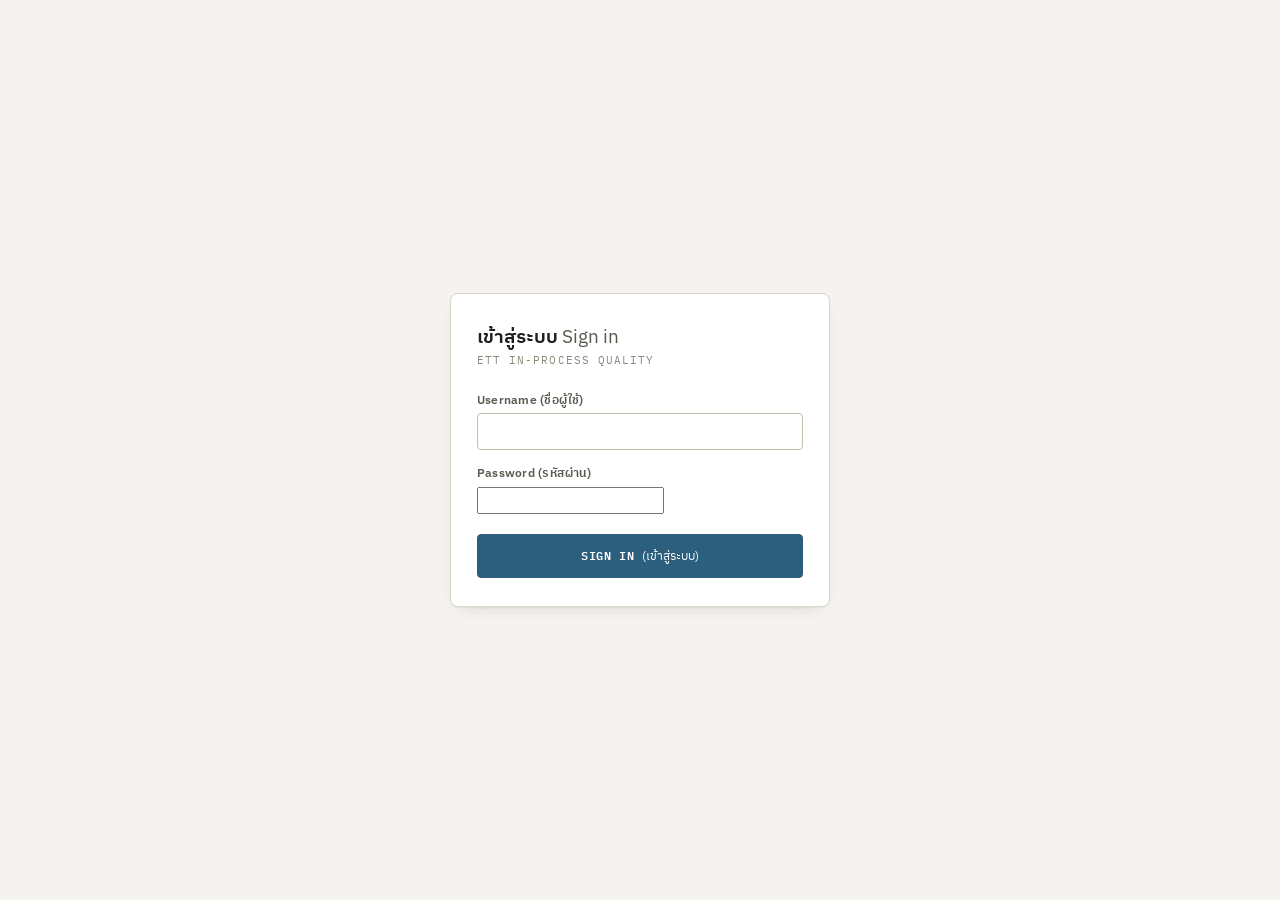
==== index.html @ f6945f4b "Add files via upload" ====
<!doctype html>
<html lang="th">
<head>
<meta charset="utf-8">
<meta name="viewport" content="width=device-width, initial-scale=1">
<title>ETT In-Process Quality</title>
<link rel="preconnect" href="https://fonts.googleapis.com">
<link rel="preconnect" href="https://fonts.gstatic.com" crossorigin>
<link rel="stylesheet" href="https://fonts.googleapis.com/css2?family=IBM+Plex+Mono:wght@400;500;600&family=IBM+Plex+Sans:wght@400;500;600;700&family=IBM+Plex+Sans+Thai:wght@400;500;600&display=swap">
<link rel="stylesheet" href="app.css">
<style>body{margin:0}img{max-width:100%}[hidden]{display:none!important}</style>
</head>
<body>
<div class="top"><div class="top-in">
  <div class="brand">
    <h1>In-Process Quality Entry <span class="th">(บันทึกผลตรวจในกระบวนการ)</span></h1>
    <p>ETT Tannery · Quality &amp; Technical · Pilot v0.6</p>
  </div>
  <div class="top-right">
    <span class="conn" id="conn"><span class="dot"></span><span id="connTxt">Connecting…</span></span>
    <a class="btn sm" id="lnkDashboard" href="dashboard.html">Dashboard</a>
    <a class="btn sm" id="lnkAdmin" href="admin.html" hidden>Admin</a>
    <span class="whoami" id="whoami"></span>
    <button class="btn sm" id="btnLogout">Logout <span class="th">(ออกจากระบบ)</span></button>
    <button class="btn" id="btnExport">Export CSV <span class="th">(ส่งออก)</span></button>
  </div>
</div></div>

<nav class="tabs"><div class="tabs-in" id="tabs" role="tablist"></div></nav>

<div class="wrap">
  <main>
    <section class="card">
      <div class="card-hd">
        <h2>Lot Identification <span class="th">(ข้อมูลทั่วไปของหนัง)</span></h2>
        <span class="rid" id="lotState">NEW LOT</span>
      </div>
      <div class="card-bd">
        <div class="grid g4" id="lotGrid"></div>
        <div class="grid g4" style="margin-top:12px" id="lotGrid2"></div>
        <div class="strip off" id="strip"></div>
      </div>
    </section>

    <section class="card">
      <div class="card-hd">
        <h2 id="stgTitle">—</h2>
        <span class="rid" id="recId">—</span>
      </div>
      <div class="card-bd" id="stageBody"></div>
    </section>
  </main>

  <aside class="rail">
    <div class="card">
      <div class="card-hd"><h2 style="font-size:13px">Today <span class="th">(วันนี้)</span></h2><span class="rid" id="railDate"></span></div>
      <div class="stat3">
        <div class="stat"><div class="k">Checked<span class="th">ตรวจแล้ว</span></div><div class="v" id="sChecked">0</div></div>
        <div class="stat"><div class="k">Failed<span class="th">ไม่ผ่าน</span></div><div class="v fail" id="sFailed">0</div></div>
        <div class="stat"><div class="k">Affected<span class="th">SF กระทบ</span></div><div class="v near" id="sAffected">0</div></div>
      </div>
    </div>
    <div class="card">
      <div class="card-hd"><h2 style="font-size:13px">Recent records <span class="th">(บันทึกล่าสุด)</span></h2></div>
      <div id="recent"><div class="empty">ยังไม่มีบันทึก</div></div>
      <details class="note">
        <summary>Master data loaded (ข้อมูลมาตรฐานที่โหลดไว้)</summary>
        <p id="mdSummary"></p>
      </details>
    </div>
  </aside>
</div>

<datalist id="dlArticles"></datalist>
<div id="toast"></div>

<script src="api.js"></script>
<script>
/* Master data is loaded from a file so it can be refreshed without touching the app code. */
if (requireLogin()) {
  fetch("master-data.json")
    .then(r => r.json())
    .then(m => {
      window.M = m;
      var s = document.createElement("script");
      s.src = "app.js";
      document.body.appendChild(s);
    })
    .catch(e => {
      document.body.insertAdjacentHTML("afterbegin",
        '<p style="padding:16px;font-family:monospace;color:#AB3B27">Could not load master-data.json</p>');
    });
}
</script>
</body>
</html>
---- app.css ----
:root{
  --bg:#F5F3EF; --surface:#FFFFFF; --surface-2:#EFEBE4; --surface-3:#E7E2D9;
  --ink:#1F1E1A; --ink-2:#5B584F; --ink-3:#8C8779;
  --line:#DCD6CB; --line-2:#C6BFB1;
  --accent:#2C5E7E; --accent-2:#4A87AB; --accent-soft:#E2ECF2;
  --tan:#8E6234; --tan-soft:#F1E7DA;
  --pass:#2C7355; --pass-bg:#E1EFE8;
  --near:#9A6B0F; --near-bg:#F6EBD6;
  --fail:#AB3B27; --fail-bg:#F8E3DE;
  --on-accent:#FFFFFF;
  --shadow:0 1px 2px rgba(31,30,26,.06), 0 6px 18px -12px rgba(31,30,26,.28);
  --sans:'IBM Plex Sans','IBM Plex Sans Thai',-apple-system,BlinkMacSystemFont,'Segoe UI',sans-serif;
  --thai:'IBM Plex Sans Thai','IBM Plex Sans',sans-serif;
  --mono:'IBM Plex Mono',ui-monospace,SFMono-Regular,Menlo,monospace;
}
@media (prefers-color-scheme:dark){ :root:not([data-theme="light"]){
  --bg:#15150F; --surface:#1E1D18; --surface-2:#262520; --surface-3:#2F2D27;
  --ink:#EFEBE2; --ink-2:#B2ACA0; --ink-3:#847E72;
  --line:#35332C; --line-2:#474439;
  --accent:#7FB2D4; --accent-2:#5E93B6; --accent-soft:#1C2C36;
  --tan:#C9995E; --tan-soft:#2E261C;
  --pass:#6FBE94; --pass-bg:#1B2C24;
  --near:#D6A33F; --near-bg:#2E2617;
  --fail:#E2836C; --fail-bg:#331F1A;
  --on-accent:#12202A;
  --shadow:0 1px 2px rgba(0,0,0,.4), 0 8px 20px -14px rgba(0,0,0,.8);
}}
:root[data-theme="dark"]{
  --bg:#15150F; --surface:#1E1D18; --surface-2:#262520; --surface-3:#2F2D27;
  --ink:#EFEBE2; --ink-2:#B2ACA0; --ink-3:#847E72;
  --line:#35332C; --line-2:#474439;
  --accent:#7FB2D4; --accent-2:#5E93B6; --accent-soft:#1C2C36;
  --tan:#C9995E; --tan-soft:#2E261C;
  --pass:#6FBE94; --pass-bg:#1B2C24;
  --near:#D6A33F; --near-bg:#2E2617;
  --fail:#E2836C; --fail-bg:#331F1A;
  --on-accent:#12202A;
  --shadow:0 1px 2px rgba(0,0,0,.4), 0 8px 20px -14px rgba(0,0,0,.8);
}
*{box-sizing:border-box}
body{background:var(--bg);color:var(--ink);font-family:var(--sans);font-size:14px;line-height:1.5;-webkit-font-smoothing:antialiased}
h1,h2,h3{margin:0;font-weight:600;text-wrap:balance}
button,input,select,textarea{font:inherit;color:inherit}
:focus-visible{outline:2px solid var(--accent);outline-offset:1px}

.top{background:var(--surface);border-bottom:1px solid var(--line)}
.top-in{max-width:1400px;margin:0 auto;padding:14px 20px;display:flex;gap:16px;align-items:flex-start;flex-wrap:wrap}
.brand h1{font-size:19px;letter-spacing:-.01em}
.brand h1 .th{font-family:var(--thai);font-weight:400;color:var(--ink-2);font-size:16px}
.brand p{margin:3px 0 0;font-family:var(--mono);font-size:10.5px;letter-spacing:.1em;text-transform:uppercase;color:var(--ink-3)}
.top-right{margin-left:auto;display:flex;gap:8px;align-items:center;flex-wrap:wrap}
.conn{display:inline-flex;align-items:center;gap:7px;font-family:var(--mono);font-size:10.5px;letter-spacing:.08em;text-transform:uppercase;padding:6px 11px;border-radius:999px;background:var(--surface-2);color:var(--ink-2);border:1px solid var(--line)}
.dot{width:7px;height:7px;border-radius:50%;background:var(--ink-3);flex:none}
.conn.live .dot{background:var(--pass)}
.conn.local .dot{background:var(--near)}

.tabs{background:var(--surface);border-bottom:1px solid var(--line);overflow-x:auto}
.tabs-in{max-width:1400px;margin:0 auto;display:flex;min-width:max-content}
.tab{flex:1 0 auto;min-width:148px;text-align:left;background:none;border:0;border-right:1px solid var(--line);border-bottom:3px solid transparent;padding:11px 16px 9px;cursor:pointer;transition:background .12s}
.tab:hover{background:var(--surface-2)}
.tab .code{display:block;font-family:var(--mono);font-size:12px;font-weight:600;letter-spacing:.06em;color:var(--ink-2)}
.tab .nm{display:block;font-size:11px;color:var(--ink-3);margin-top:1px}
.tab[aria-selected="true"]{background:var(--accent-soft);border-bottom-color:var(--accent)}
.tab[aria-selected="true"] .code{color:var(--accent)}
.tab[aria-selected="true"] .nm{color:var(--ink-2)}

.wrap{max-width:1400px;margin:0 auto;padding:20px;padding-block:20px 96px;display:grid;grid-template-columns:minmax(0,1fr) 330px;gap:20px;align-items:start}
@media (max-width:1080px){.wrap{grid-template-columns:1fr}}
.card{background:var(--surface);border:1px solid var(--line);border-radius:6px;box-shadow:var(--shadow)}
.card+.card{margin-top:16px}
.card-hd{display:flex;align-items:baseline;gap:10px;padding:13px 18px;border-bottom:1px solid var(--line);flex-wrap:wrap}
.card-hd h2{font-size:15px}
.card-hd h2 .th{font-family:var(--thai);font-weight:400;color:var(--ink-2);font-size:13.5px}
.card-hd .rid{margin-left:auto;font-family:var(--mono);font-size:11px;color:var(--ink-3)}
.card-bd{padding:16px 18px}

.sec{font-family:var(--mono);font-size:10.5px;letter-spacing:.11em;text-transform:uppercase;color:var(--ink-3);margin:22px 0 10px;display:flex;align-items:center;gap:10px}
.sec:first-child{margin-top:0}
.sec::after{content:"";flex:1;height:1px;background:var(--line)}
.sec .th{font-family:var(--thai);letter-spacing:0;text-transform:none;font-size:11.5px}

.grid{display:grid;gap:12px 14px}
.g4{grid-template-columns:repeat(4,minmax(0,1fr))}
.g3{grid-template-columns:repeat(3,minmax(0,1fr))}
.g2{grid-template-columns:repeat(2,minmax(0,1fr))}
@media (max-width:760px){.g4,.g3,.g2{grid-template-columns:1fr 1fr}}
@media (max-width:440px){.g4,.g3,.g2{grid-template-columns:1fr}}

label.f{display:block}
label.f>.lb{display:block;font-size:11.5px;font-weight:600;letter-spacing:.02em;color:var(--ink-2);margin-bottom:5px}
label.f>.lb .th{font-family:var(--thai);font-weight:400;color:var(--ink-3)}
label.f>.lb .req{color:var(--fail)}
.hint{font-size:10.5px;color:var(--ink-3);margin-top:4px;font-family:var(--thai)}
input[type=text],input[type=number],input[type=date],input[type=datetime-local],input[type=search],select,textarea{
  width:100%;padding:8px 9px;background:var(--surface);border:1px solid var(--line-2);border-radius:4px;
  font-family:var(--mono);font-size:13px;transition:border-color .12s,box-shadow .12s}
input[type=text],input[type=search],select{text-transform:uppercase}
textarea{font-family:var(--thai);text-transform:none;resize:vertical;min-height:64px;font-size:13px}
input:focus,select:focus,textarea:focus{border-color:var(--accent);box-shadow:0 0 0 3px var(--accent-soft);outline:none}
input::placeholder{color:var(--ink-3);opacity:.75}
input[readonly],.ro{background:var(--surface-2);color:var(--ink-2);border-style:dashed}
.filled{border-color:var(--pass)!important;background:var(--pass-bg)}

/* standard strip */
.strip{background:var(--surface-2);border:1px solid var(--line);border-left:3px solid var(--accent);border-radius:5px;padding:11px 14px;margin-top:14px;display:grid;grid-template-columns:repeat(auto-fit,minmax(155px,1fr));gap:10px 18px}
.strip .k{font-family:var(--mono);font-size:9px;letter-spacing:.09em;text-transform:uppercase;color:var(--ink-3)}
.strip .v{font-family:var(--mono);font-size:12.5px;font-weight:600;margin-top:2px;word-break:break-word}
.strip .v em{font-style:normal;font-weight:400;color:var(--ink-3);font-size:11px}
.strip.off{border-left-color:var(--line-2);opacity:.75}

.ptw{overflow-x:auto;border:1px solid var(--line);border-radius:5px}
table.pt{border-collapse:collapse;width:100%;min-width:640px}
table.pt th{background:var(--surface-2);font-family:var(--mono);font-size:9.5px;letter-spacing:.09em;text-transform:uppercase;color:var(--ink-3);font-weight:600;padding:7px 10px;text-align:left;border-bottom:1px solid var(--line)}
table.pt th.ctr,table.pt td.ctr{text-align:center}
table.pt td{padding:6px 10px;border-bottom:1px solid var(--line);vertical-align:middle}
table.pt tr:last-child td{border-bottom:0}
table.pt tr.grp td{background:var(--surface-2);padding:5px 10px;font-family:var(--mono);font-size:9.5px;letter-spacing:.09em;text-transform:uppercase;color:var(--ink-3)}
.pname{font-size:12.5px;font-weight:500;line-height:1.3}
.pname small{display:block;font-family:var(--thai);font-weight:400;font-size:10.5px;color:var(--ink-3)}
td.std input{width:66px;padding:5px 6px;font-size:12px;text-align:center}
td.std .fromdb{font-family:var(--mono);font-size:11.5px;font-weight:600;color:var(--accent)}
td.std .alt{display:block;font-family:var(--mono);font-size:9.5px;color:var(--ink-3);margin-top:2px}
td.act{white-space:nowrap}
td.act input,td.act select{width:92px;padding:6px 7px;font-size:12px;display:inline-block;border-color:var(--accent-2)}
td.act select{width:auto;min-width:120px;max-width:100%}
td.act input.wide{width:150px}
td.act .sep{color:var(--ink-3);padding:0 3px}
.unit{font-family:var(--mono);font-size:11px;color:var(--ink-3)}

.badge{display:inline-block;min-width:56px;text-align:center;font-family:var(--mono);font-size:10px;font-weight:600;letter-spacing:.07em;padding:3px 8px;border-radius:3px;background:var(--surface-2);color:var(--ink-3);border:1px solid var(--line)}
.badge.pass{background:var(--pass-bg);color:var(--pass);border-color:transparent}
.badge.near{background:var(--near-bg);color:var(--near);border-color:transparent}
.badge.fail{background:var(--fail-bg);color:var(--fail);border-color:transparent}

/* reject picker */
.rjbox{border:1px solid var(--line);border-radius:5px;overflow:hidden}
.rjsearch{display:flex;gap:8px;padding:9px 10px;background:var(--surface-2);border-bottom:1px solid var(--line);flex-wrap:wrap}
.rjsearch input{flex:1;min-width:150px}
.rjsearch select{width:auto;min-width:150px}
.rjlist{max-height:222px;overflow-y:auto;display:flex;flex-wrap:wrap;gap:6px;padding:10px}
.rj{display:inline-flex;align-items:center;gap:7px;font-family:var(--mono);font-size:11.5px;padding:5px 9px;border-radius:3px;border:1px solid var(--line-2);background:var(--surface);color:var(--ink-2);cursor:pointer;text-align:left;line-height:1.25}
.rj b{font-weight:600;color:var(--ink-3);font-size:10px;letter-spacing:.04em}
.rj:hover{border-color:var(--accent-2)}
.rj[aria-pressed="true"]{background:var(--tan-soft);border-color:var(--tan);color:var(--tan);font-weight:600}
.rj[aria-pressed="true"] b{color:var(--tan)}
.rj.nat b{color:var(--accent-2)}
.rjsel{display:flex;flex-wrap:wrap;gap:6px;padding:10px;border-top:1px solid var(--line);background:var(--surface-2);min-height:44px;align-items:center}
.rjsel .none{font-family:var(--thai);font-size:12px;color:var(--ink-3)}
.rjtag{display:inline-flex;align-items:center;gap:6px;font-family:var(--mono);font-size:11.5px;padding:4px 8px;border-radius:3px;background:var(--tan-soft);color:var(--tan);border:1px solid var(--tan);font-weight:600}
.rjtag button{background:none;border:0;color:inherit;cursor:pointer;padding:0 2px;font-size:14px;line-height:1}
.rjtag.main{background:var(--fail-bg);color:var(--fail);border-color:var(--fail)}
.rjtag .star{cursor:pointer;opacity:.55}
.rjtag.main .star{opacity:1}

.calc{background:var(--surface-2);border:1px solid var(--line);border-radius:5px;padding:12px 14px}
.calc-row{display:grid;grid-template-columns:repeat(auto-fit,minmax(122px,1fr));gap:12px}
.kv .k{font-family:var(--mono);font-size:9.5px;letter-spacing:.09em;text-transform:uppercase;color:var(--ink-3)}
.kv .k .th{font-family:var(--thai);letter-spacing:0;text-transform:none}
.kv .v{font-family:var(--mono);font-size:20px;font-weight:600;font-variant-numeric:tabular-nums;line-height:1.25;margin-top:2px}
.kv .v small{font-size:11px;font-weight:400;color:var(--ink-3)}
.kv .v.pass{color:var(--pass)} .kv .v.near{color:var(--near)} .kv .v.fail{color:var(--fail)}

table.gt{border-collapse:collapse;width:100%;min-width:520px}
table.gt th{background:var(--surface-2);font-family:var(--mono);font-size:9.5px;letter-spacing:.09em;text-transform:uppercase;color:var(--ink-3);padding:6px 9px;text-align:left;border-bottom:1px solid var(--line);font-weight:600}
table.gt td{padding:4px 9px;border-bottom:1px solid var(--line)}
table.gt tr:last-child td{border-bottom:0}
table.gt td:first-child{font-family:var(--mono);font-size:12px;font-weight:600;width:92px}
table.gt input{width:100%;max-width:140px;padding:6px 7px;font-size:12px;text-align:right}
table.gt .pct{font-family:var(--mono);font-size:12px;color:var(--ink-2);font-variant-numeric:tabular-nums;width:64px;text-align:right}
table.gt .bar{width:130px}
table.gt .bar span{display:block;height:6px;border-radius:2px;background:var(--accent-2);min-width:1px}
table.gt tr.rej td:first-child{color:var(--fail)}
table.gt tr.rej .bar span{background:var(--fail)}

.btn{font-family:var(--mono);font-size:12px;font-weight:600;letter-spacing:.05em;text-transform:uppercase;padding:9px 16px;border-radius:4px;border:1px solid var(--line-2);background:var(--surface);color:var(--ink);cursor:pointer;transition:background .12s,border-color .12s}
.btn:hover{background:var(--surface-2)}
.btn .th{font-family:var(--thai);text-transform:none;letter-spacing:0;font-weight:400}
.btn.primary{background:var(--accent);border-color:var(--accent);color:var(--on-accent)}
.btn.primary:hover{background:var(--accent-2);border-color:var(--accent-2)}
.btn.quick{background:var(--pass-bg);border-color:var(--pass);color:var(--pass)}
.btn.quick:hover{background:var(--pass);color:var(--surface)}
.btn:disabled{opacity:.5;cursor:not-allowed}
.btn.sm{padding:6px 11px;font-size:11px}
a.btn{text-decoration:none;display:inline-flex;align-items:center}
.whoami{font-family:var(--mono);font-size:11px;color:var(--ink-2);white-space:nowrap}
.whoami b{color:var(--ink);font-weight:600}
.role-badge{display:inline-block;padding:1px 7px;border-radius:999px;font-size:9.5px;letter-spacing:.06em;margin-left:5px;background:var(--surface-3);color:var(--ink-2)}
.role-badge.ADMIN{background:var(--fail-bg);color:var(--fail)}
.role-badge.USER{background:var(--pass-bg);color:var(--pass)}
.role-badge.VIEWER{background:var(--near-bg);color:var(--near)}
.quickbar{display:flex;gap:8px;flex-wrap:wrap;margin-bottom:14px;align-items:center}
.quickbar .lbl{font-family:var(--mono);font-size:9.5px;letter-spacing:.09em;text-transform:uppercase;color:var(--ink-3)}

.savebar{position:sticky;bottom:0;z-index:20;margin-top:20px;background:var(--surface);border:1px solid var(--line);border-radius:6px;box-shadow:0 -2px 16px -8px rgba(0,0,0,.35);padding:12px 16px;display:flex;gap:10px;align-items:center;flex-wrap:wrap}
.verdict{margin-left:auto;display:flex;align-items:center;gap:9px;font-family:var(--mono);font-size:11px;letter-spacing:.06em;text-transform:uppercase;color:var(--ink-3)}

.rail{display:flex;flex-direction:column;gap:16px;position:sticky;top:16px}
@media (max-width:1080px){.rail{position:static}}
.stat3{display:grid;grid-template-columns:repeat(3,1fr);gap:1px;background:var(--line)}
.stat{background:var(--surface);padding:12px 13px}
.stat .k{font-family:var(--mono);font-size:9px;letter-spacing:.08em;text-transform:uppercase;color:var(--ink-3);line-height:1.3}
.stat .k .th{font-family:var(--thai);letter-spacing:0;text-transform:none;display:block}
.stat .v{font-family:var(--mono);font-size:22px;font-weight:600;font-variant-numeric:tabular-nums;margin-top:3px}
.stat .v.fail{color:var(--fail)} .stat .v.near{color:var(--near)}
.rec{padding:12px 14px;border-bottom:1px solid var(--line)}
.rec:last-child{border-bottom:0}
.rec-t{display:flex;align-items:center;gap:7px;flex-wrap:wrap}
.rec-t .lot{font-family:var(--mono);font-size:13px;font-weight:600}
.rec-t .stg{font-family:var(--mono);font-size:9.5px;letter-spacing:.07em;color:var(--ink-3);border:1px solid var(--line);border-radius:3px;padding:1px 5px}
.rec-m{font-family:var(--mono);font-size:11px;color:var(--ink-2);margin-top:4px;line-height:1.45;word-break:break-word}
.rec-f{font-family:var(--mono);font-size:9.5px;letter-spacing:.05em;color:var(--ink-3);margin-top:4px;text-transform:uppercase}
.tagex{font-family:var(--mono);font-size:9px;letter-spacing:.06em;text-transform:uppercase;background:var(--tan-soft);color:var(--tan);border-radius:3px;padding:2px 6px}
.empty{padding:26px 16px;text-align:center;color:var(--ink-3);font-size:12.5px;font-family:var(--thai)}
details.note{border-top:1px solid var(--line);padding:11px 14px}
details.note summary{cursor:pointer;font-family:var(--mono);font-size:10.5px;letter-spacing:.05em;text-transform:uppercase;color:var(--ink-3)}
details.note p{margin:9px 0 0;font-size:12px;color:var(--ink-2);font-family:var(--thai);line-height:1.6}
details.note code{font-family:var(--mono);font-size:11px;background:var(--surface-2);padding:1px 4px;border-radius:3px}

#toast{position:fixed;left:50%;transform:translateX(-50%);bottom:22px;z-index:60;display:flex;flex-direction:column;gap:8px;align-items:center;pointer-events:none;width:calc(100% - 32px);max-width:480px}
.toast{background:var(--ink);color:var(--bg);font-family:var(--mono);font-size:12px;padding:10px 16px;border-radius:4px;box-shadow:var(--shadow)}
.toast.err{background:var(--fail);color:#fff}
@media (prefers-reduced-motion:reduce){*{transition-duration:.001ms!important}}
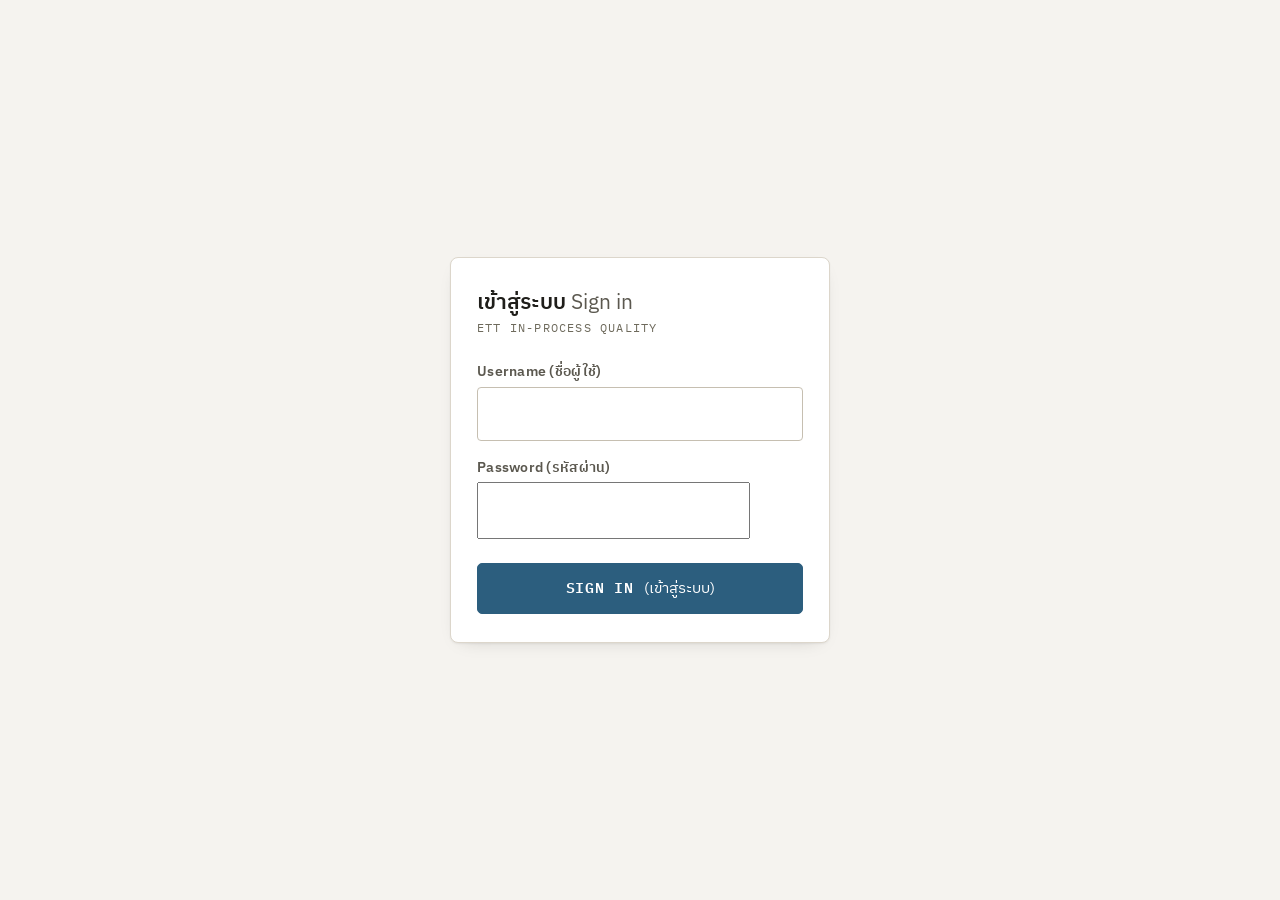
==== commit 7c42259b: "Add files via upload" ====
--- a/index.html
+++ b/index.html
@@ -19,6 +19,7 @@
   <div class="top-right">
     <span class="conn" id="conn"><span class="dot"></span><span id="connTxt">Connecting…</span></span>
     <a class="btn sm" id="lnkDashboard" href="dashboard.html">Dashboard</a>
+    <a class="btn sm" id="lnkSetup" href="setup.html" hidden>Setup</a>
     <a class="btn sm" id="lnkAdmin" href="admin.html" hidden>Admin</a>
     <span class="whoami" id="whoami"></span>
     <button class="btn sm" id="btnLogout">Logout <span class="th">(ออกจากระบบ)</span></button>
@@ -76,19 +77,38 @@
 
 <script src="api.js"></script>
 <script>
-/* Master data is loaded from a file so it can be refreshed without touching the app code. */
+/* Master data (softness/wet-blue/colour/reject standards) and the inspector list now live in
+   the Google Sheet, editable from setup.html, instead of a static master-data.json file. Both
+   are cached to localStorage so the entry form still opens if the device is briefly offline. */
 if (requireLogin()) {
-  fetch("master-data.json")
-    .then(r => r.json())
-    .then(m => {
-      window.M = m;
+  var MD_CACHE_KEY = "ett_masterdata_cache";
+  var INS_CACHE_KEY = "ett_inspectors_cache";
+  Promise.all([API.getMasterData(), API.listInspectors()])
+    .then(function (results) {
+      var md = results[0], ins = results[1];
+      var M, names;
+      if (md.ok) {
+        M = { ART: md.art, WB: md.wb, COL: md.col, RJ: md.rj, GRP: md.grp, FIN: md.fin };
+        try { localStorage.setItem(MD_CACHE_KEY, JSON.stringify(M)); } catch (e) {}
+      } else {
+        try { M = JSON.parse(localStorage.getItem(MD_CACHE_KEY) || "null"); } catch (e) { M = null; }
+        if (!M) throw new Error(md.error || "โหลดข้อมูลมาตรฐานไม่สำเร็จ และไม่มีข้อมูลที่แคชไว้ในเครื่องนี้");
+      }
+      if (ins.ok) {
+        names = ins.inspectors.filter(function (x) { return x.active !== false; }).map(function (x) { return x.name; });
+        try { localStorage.setItem(INS_CACHE_KEY, JSON.stringify(names)); } catch (e) {}
+      } else {
+        try { names = JSON.parse(localStorage.getItem(INS_CACHE_KEY) || "[]"); } catch (e) { names = []; }
+      }
+      window.M = M;
+      window.INSPECTORS = names;
       var s = document.createElement("script");
       s.src = "app.js";
       document.body.appendChild(s);
     })
     .catch(e => {
       document.body.insertAdjacentHTML("afterbegin",
-        '<p style="padding:16px;font-family:monospace;color:#AB3B27">Could not load master-data.json</p>');
+        '<p style="padding:16px;font-family:monospace;color:#AB3B27">โหลดข้อมูลมาตรฐานไม่สำเร็จ (Could not load master data): ' + (e && e.message ? e.message : e) + '</p>');
     });
 }
 </script>
--- a/app.css
+++ b/app.css
@@ -1,6 +1,6 @@
 :root{
   --bg:#F5F3EF; --surface:#FFFFFF; --surface-2:#EFEBE4; --surface-3:#E7E2D9;
-  --ink:#1F1E1A; --ink-2:#5B584F; --ink-3:#8C8779;
+  --ink:#1F1E1A; --ink-2:#5B584F; --ink-3:#6E6A5C;
   --line:#DCD6CB; --line-2:#C6BFB1;
   --accent:#2C5E7E; --accent-2:#4A87AB; --accent-soft:#E2ECF2;
   --tan:#8E6234; --tan-soft:#F1E7DA;
@@ -15,7 +15,7 @@
 }
 @media (prefers-color-scheme:dark){ :root:not([data-theme="light"]){
   --bg:#15150F; --surface:#1E1D18; --surface-2:#262520; --surface-3:#2F2D27;
-  --ink:#EFEBE2; --ink-2:#B2ACA0; --ink-3:#847E72;
+  --ink:#EFEBE2; --ink-2:#B2ACA0; --ink-3:#948E80;
   --line:#35332C; --line-2:#474439;
   --accent:#7FB2D4; --accent-2:#5E93B6; --accent-soft:#1C2C36;
   --tan:#C9995E; --tan-soft:#2E261C;
@@ -27,7 +27,7 @@
 }}
 :root[data-theme="dark"]{
   --bg:#15150F; --surface:#1E1D18; --surface-2:#262520; --surface-3:#2F2D27;
-  --ink:#EFEBE2; --ink-2:#B2ACA0; --ink-3:#847E72;
+  --ink:#EFEBE2; --ink-2:#B2ACA0; --ink-3:#948E80;
   --line:#35332C; --line-2:#474439;
   --accent:#7FB2D4; --accent-2:#5E93B6; --accent-soft:#1C2C36;
   --tan:#C9995E; --tan-soft:#2E261C;
@@ -38,7 +38,7 @@
   --shadow:0 1px 2px rgba(0,0,0,.4), 0 8px 20px -14px rgba(0,0,0,.8);
 }
 *{box-sizing:border-box}
-body{background:var(--bg);color:var(--ink);font-family:var(--sans);font-size:14px;line-height:1.5;-webkit-font-smoothing:antialiased}
+body{background:var(--bg);color:var(--ink);font-family:var(--sans);font-size:15.5px;line-height:1.5;-webkit-font-smoothing:antialiased}
 h1,h2,h3{margin:0;font-weight:600;text-wrap:balance}
 button,input,select,textarea{font:inherit;color:inherit}
 :focus-visible{outline:2px solid var(--accent);outline-offset:1px}
@@ -46,10 +46,10 @@
 .top{background:var(--surface);border-bottom:1px solid var(--line)}
 .top-in{max-width:1400px;margin:0 auto;padding:14px 20px;display:flex;gap:16px;align-items:flex-start;flex-wrap:wrap}
 .brand h1{font-size:19px;letter-spacing:-.01em}
-.brand h1 .th{font-family:var(--thai);font-weight:400;color:var(--ink-2);font-size:16px}
-.brand p{margin:3px 0 0;font-family:var(--mono);font-size:10.5px;letter-spacing:.1em;text-transform:uppercase;color:var(--ink-3)}
+.brand h1 .th{font-family:var(--thai);font-weight:400;color:var(--ink-2);font-size:17px}
+.brand p{margin:3px 0 0;font-family:var(--mono);font-size:12.5px;letter-spacing:.1em;text-transform:uppercase;color:var(--ink-3)}
 .top-right{margin-left:auto;display:flex;gap:8px;align-items:center;flex-wrap:wrap}
-.conn{display:inline-flex;align-items:center;gap:7px;font-family:var(--mono);font-size:10.5px;letter-spacing:.08em;text-transform:uppercase;padding:6px 11px;border-radius:999px;background:var(--surface-2);color:var(--ink-2);border:1px solid var(--line)}
+.conn{display:inline-flex;align-items:center;gap:7px;font-family:var(--mono);font-size:12.5px;letter-spacing:.08em;text-transform:uppercase;padding:6px 11px;border-radius:999px;background:var(--surface-2);color:var(--ink-2);border:1px solid var(--line)}
 .dot{width:7px;height:7px;border-radius:50%;background:var(--ink-3);flex:none}
 .conn.live .dot{background:var(--pass)}
 .conn.local .dot{background:var(--near)}
@@ -58,8 +58,8 @@
 .tabs-in{max-width:1400px;margin:0 auto;display:flex;min-width:max-content}
 .tab{flex:1 0 auto;min-width:148px;text-align:left;background:none;border:0;border-right:1px solid var(--line);border-bottom:3px solid transparent;padding:11px 16px 9px;cursor:pointer;transition:background .12s}
 .tab:hover{background:var(--surface-2)}
-.tab .code{display:block;font-family:var(--mono);font-size:12px;font-weight:600;letter-spacing:.06em;color:var(--ink-2)}
-.tab .nm{display:block;font-size:11px;color:var(--ink-3);margin-top:1px}
+.tab .code{display:block;font-family:var(--mono);font-size:13.5px;font-weight:600;letter-spacing:.06em;color:var(--ink-2)}
+.tab .nm{display:block;font-size:13px;color:var(--ink-3);margin-top:1px}
 .tab[aria-selected="true"]{background:var(--accent-soft);border-bottom-color:var(--accent)}
 .tab[aria-selected="true"] .code{color:var(--accent)}
 .tab[aria-selected="true"] .nm{color:var(--ink-2)}
@@ -69,15 +69,15 @@
 .card{background:var(--surface);border:1px solid var(--line);border-radius:6px;box-shadow:var(--shadow)}
 .card+.card{margin-top:16px}
 .card-hd{display:flex;align-items:baseline;gap:10px;padding:13px 18px;border-bottom:1px solid var(--line);flex-wrap:wrap}
-.card-hd h2{font-size:15px}
-.card-hd h2 .th{font-family:var(--thai);font-weight:400;color:var(--ink-2);font-size:13.5px}
-.card-hd .rid{margin-left:auto;font-family:var(--mono);font-size:11px;color:var(--ink-3)}
+.card-hd h2{font-size:16.5px}
+.card-hd h2 .th{font-family:var(--thai);font-weight:400;color:var(--ink-2);font-size:15px}
+.card-hd .rid{margin-left:auto;font-family:var(--mono);font-size:13px;color:var(--ink-3)}
 .card-bd{padding:16px 18px}
 
-.sec{font-family:var(--mono);font-size:10.5px;letter-spacing:.11em;text-transform:uppercase;color:var(--ink-3);margin:22px 0 10px;display:flex;align-items:center;gap:10px}
+.sec{font-family:var(--mono);font-size:12.5px;letter-spacing:.11em;text-transform:uppercase;color:var(--ink-3);margin:22px 0 10px;display:flex;align-items:center;gap:10px}
 .sec:first-child{margin-top:0}
 .sec::after{content:"";flex:1;height:1px;background:var(--line)}
-.sec .th{font-family:var(--thai);letter-spacing:0;text-transform:none;font-size:11.5px}
+.sec .th{font-family:var(--thai);letter-spacing:0;text-transform:none;font-size:13.5px}
 
 .grid{display:grid;gap:12px 14px}
 .g4{grid-template-columns:repeat(4,minmax(0,1fr))}
@@ -87,15 +87,15 @@
 @media (max-width:440px){.g4,.g3,.g2{grid-template-columns:1fr}}
 
 label.f{display:block}
-label.f>.lb{display:block;font-size:11.5px;font-weight:600;letter-spacing:.02em;color:var(--ink-2);margin-bottom:5px}
+label.f>.lb{display:block;font-size:13.5px;font-weight:600;letter-spacing:.02em;color:var(--ink-2);margin-bottom:5px}
 label.f>.lb .th{font-family:var(--thai);font-weight:400;color:var(--ink-3)}
 label.f>.lb .req{color:var(--fail)}
-.hint{font-size:10.5px;color:var(--ink-3);margin-top:4px;font-family:var(--thai)}
+.hint{font-size:12.5px;color:var(--ink-3);margin-top:4px;font-family:var(--thai)}
 input[type=text],input[type=number],input[type=date],input[type=datetime-local],input[type=search],select,textarea{
-  width:100%;padding:8px 9px;background:var(--surface);border:1px solid var(--line-2);border-radius:4px;
-  font-family:var(--mono);font-size:13px;transition:border-color .12s,box-shadow .12s}
+  width:100%;padding:10px 12px;background:var(--surface);border:1px solid var(--line-2);border-radius:4px;
+  font-family:var(--mono);font-size:15.5px;transition:border-color .12s,box-shadow .12s}
 input[type=text],input[type=search],select{text-transform:uppercase}
-textarea{font-family:var(--thai);text-transform:none;resize:vertical;min-height:64px;font-size:13px}
+textarea{font-family:var(--thai);text-transform:none;resize:vertical;min-height:64px;font-size:14.5px}
 input:focus,select:focus,textarea:focus{border-color:var(--accent);box-shadow:0 0 0 3px var(--accent-soft);outline:none}
 input::placeholder{color:var(--ink-3);opacity:.75}
 input[readonly],.ro{background:var(--surface-2);color:var(--ink-2);border-style:dashed}
@@ -103,31 +103,31 @@
 
 /* standard strip */
 .strip{background:var(--surface-2);border:1px solid var(--line);border-left:3px solid var(--accent);border-radius:5px;padding:11px 14px;margin-top:14px;display:grid;grid-template-columns:repeat(auto-fit,minmax(155px,1fr));gap:10px 18px}
-.strip .k{font-family:var(--mono);font-size:9px;letter-spacing:.09em;text-transform:uppercase;color:var(--ink-3)}
-.strip .v{font-family:var(--mono);font-size:12.5px;font-weight:600;margin-top:2px;word-break:break-word}
-.strip .v em{font-style:normal;font-weight:400;color:var(--ink-3);font-size:11px}
+.strip .k{font-family:var(--mono);font-size:11px;letter-spacing:.09em;text-transform:uppercase;color:var(--ink-3)}
+.strip .v{font-family:var(--mono);font-size:14px;font-weight:600;margin-top:2px;word-break:break-word}
+.strip .v em{font-style:normal;font-weight:400;color:var(--ink-3);font-size:13px}
 .strip.off{border-left-color:var(--line-2);opacity:.75}
 
 .ptw{overflow-x:auto;border:1px solid var(--line);border-radius:5px}
 table.pt{border-collapse:collapse;width:100%;min-width:640px}
-table.pt th{background:var(--surface-2);font-family:var(--mono);font-size:9.5px;letter-spacing:.09em;text-transform:uppercase;color:var(--ink-3);font-weight:600;padding:7px 10px;text-align:left;border-bottom:1px solid var(--line)}
+table.pt th{background:var(--surface-2);font-family:var(--mono);font-size:11.5px;letter-spacing:.09em;text-transform:uppercase;color:var(--ink-3);font-weight:600;padding:7px 10px;text-align:left;border-bottom:1px solid var(--line)}
 table.pt th.ctr,table.pt td.ctr{text-align:center}
 table.pt td{padding:6px 10px;border-bottom:1px solid var(--line);vertical-align:middle}
 table.pt tr:last-child td{border-bottom:0}
-table.pt tr.grp td{background:var(--surface-2);padding:5px 10px;font-family:var(--mono);font-size:9.5px;letter-spacing:.09em;text-transform:uppercase;color:var(--ink-3)}
-.pname{font-size:12.5px;font-weight:500;line-height:1.3}
-.pname small{display:block;font-family:var(--thai);font-weight:400;font-size:10.5px;color:var(--ink-3)}
-td.std input{width:66px;padding:5px 6px;font-size:12px;text-align:center}
-td.std .fromdb{font-family:var(--mono);font-size:11.5px;font-weight:600;color:var(--accent)}
-td.std .alt{display:block;font-family:var(--mono);font-size:9.5px;color:var(--ink-3);margin-top:2px}
+table.pt tr.grp td{background:var(--surface-2);padding:5px 10px;font-family:var(--mono);font-size:11.5px;letter-spacing:.09em;text-transform:uppercase;color:var(--ink-3)}
+.pname{font-size:14px;font-weight:500;line-height:1.3}
+.pname small{display:block;font-family:var(--thai);font-weight:400;font-size:12.5px;color:var(--ink-3)}
+td.std input{width:66px;padding:5px 6px;font-size:13.5px;text-align:center}
+td.std .fromdb{font-family:var(--mono);font-size:13.5px;font-weight:600;color:var(--accent)}
+td.std .alt{display:block;font-family:var(--mono);font-size:11.5px;color:var(--ink-3);margin-top:2px}
 td.act{white-space:nowrap}
-td.act input,td.act select{width:92px;padding:6px 7px;font-size:12px;display:inline-block;border-color:var(--accent-2)}
-td.act select{width:auto;min-width:120px;max-width:100%}
-td.act input.wide{width:150px}
+td.act input,td.act select{width:98px;padding:8px 9px;font-size:14.5px;display:inline-block;border-color:var(--accent-2)}
+td.act select{width:auto;min-width:128px;max-width:100%}
+td.act input.wide{width:158px}
 td.act .sep{color:var(--ink-3);padding:0 3px}
-.unit{font-family:var(--mono);font-size:11px;color:var(--ink-3)}
-
-.badge{display:inline-block;min-width:56px;text-align:center;font-family:var(--mono);font-size:10px;font-weight:600;letter-spacing:.07em;padding:3px 8px;border-radius:3px;background:var(--surface-2);color:var(--ink-3);border:1px solid var(--line)}
+.unit{font-family:var(--mono);font-size:13px;color:var(--ink-3)}
+
+.badge{display:inline-block;min-width:60px;text-align:center;font-family:var(--mono);font-size:12.5px;font-weight:600;letter-spacing:.07em;padding:4px 9px;border-radius:3px;background:var(--surface-2);color:var(--ink-3);border:1px solid var(--line)}
 .badge.pass{background:var(--pass-bg);color:var(--pass);border-color:transparent}
 .badge.near{background:var(--near-bg);color:var(--near);border-color:transparent}
 .badge.fail{background:var(--fail-bg);color:var(--fail);border-color:transparent}
@@ -138,41 +138,41 @@
 .rjsearch input{flex:1;min-width:150px}
 .rjsearch select{width:auto;min-width:150px}
 .rjlist{max-height:222px;overflow-y:auto;display:flex;flex-wrap:wrap;gap:6px;padding:10px}
-.rj{display:inline-flex;align-items:center;gap:7px;font-family:var(--mono);font-size:11.5px;padding:5px 9px;border-radius:3px;border:1px solid var(--line-2);background:var(--surface);color:var(--ink-2);cursor:pointer;text-align:left;line-height:1.25}
-.rj b{font-weight:600;color:var(--ink-3);font-size:10px;letter-spacing:.04em}
+.rj{display:inline-flex;align-items:center;gap:7px;font-family:var(--mono);font-size:14px;padding:8px 12px;min-height:38px;border-radius:4px;border:1px solid var(--line-2);background:var(--surface);color:var(--ink-2);cursor:pointer;text-align:left;line-height:1.25}
+.rj b{font-weight:600;color:var(--ink-3);font-size:12px;letter-spacing:.04em}
 .rj:hover{border-color:var(--accent-2)}
 .rj[aria-pressed="true"]{background:var(--tan-soft);border-color:var(--tan);color:var(--tan);font-weight:600}
 .rj[aria-pressed="true"] b{color:var(--tan)}
 .rj.nat b{color:var(--accent-2)}
 .rjsel{display:flex;flex-wrap:wrap;gap:6px;padding:10px;border-top:1px solid var(--line);background:var(--surface-2);min-height:44px;align-items:center}
-.rjsel .none{font-family:var(--thai);font-size:12px;color:var(--ink-3)}
-.rjtag{display:inline-flex;align-items:center;gap:6px;font-family:var(--mono);font-size:11.5px;padding:4px 8px;border-radius:3px;background:var(--tan-soft);color:var(--tan);border:1px solid var(--tan);font-weight:600}
-.rjtag button{background:none;border:0;color:inherit;cursor:pointer;padding:0 2px;font-size:14px;line-height:1}
+.rjsel .none{font-family:var(--thai);font-size:13.5px;color:var(--ink-3)}
+.rjtag{display:inline-flex;align-items:center;gap:6px;font-family:var(--mono);font-size:13.5px;padding:4px 8px;border-radius:3px;background:var(--tan-soft);color:var(--tan);border:1px solid var(--tan);font-weight:600}
+.rjtag button{background:none;border:0;color:inherit;cursor:pointer;padding:0 2px;font-size:15.5px;line-height:1}
 .rjtag.main{background:var(--fail-bg);color:var(--fail);border-color:var(--fail)}
 .rjtag .star{cursor:pointer;opacity:.55}
 .rjtag.main .star{opacity:1}
 
 .calc{background:var(--surface-2);border:1px solid var(--line);border-radius:5px;padding:12px 14px}
 .calc-row{display:grid;grid-template-columns:repeat(auto-fit,minmax(122px,1fr));gap:12px}
-.kv .k{font-family:var(--mono);font-size:9.5px;letter-spacing:.09em;text-transform:uppercase;color:var(--ink-3)}
+.kv .k{font-family:var(--mono);font-size:11.5px;letter-spacing:.09em;text-transform:uppercase;color:var(--ink-3)}
 .kv .k .th{font-family:var(--thai);letter-spacing:0;text-transform:none}
 .kv .v{font-family:var(--mono);font-size:20px;font-weight:600;font-variant-numeric:tabular-nums;line-height:1.25;margin-top:2px}
-.kv .v small{font-size:11px;font-weight:400;color:var(--ink-3)}
+.kv .v small{font-size:13px;font-weight:400;color:var(--ink-3)}
 .kv .v.pass{color:var(--pass)} .kv .v.near{color:var(--near)} .kv .v.fail{color:var(--fail)}
 
 table.gt{border-collapse:collapse;width:100%;min-width:520px}
-table.gt th{background:var(--surface-2);font-family:var(--mono);font-size:9.5px;letter-spacing:.09em;text-transform:uppercase;color:var(--ink-3);padding:6px 9px;text-align:left;border-bottom:1px solid var(--line);font-weight:600}
+table.gt th{background:var(--surface-2);font-family:var(--mono);font-size:11.5px;letter-spacing:.09em;text-transform:uppercase;color:var(--ink-3);padding:6px 9px;text-align:left;border-bottom:1px solid var(--line);font-weight:600}
 table.gt td{padding:4px 9px;border-bottom:1px solid var(--line)}
 table.gt tr:last-child td{border-bottom:0}
-table.gt td:first-child{font-family:var(--mono);font-size:12px;font-weight:600;width:92px}
-table.gt input{width:100%;max-width:140px;padding:6px 7px;font-size:12px;text-align:right}
-table.gt .pct{font-family:var(--mono);font-size:12px;color:var(--ink-2);font-variant-numeric:tabular-nums;width:64px;text-align:right}
+table.gt td:first-child{font-family:var(--mono);font-size:13.5px;font-weight:600;width:92px}
+table.gt input{width:100%;max-width:140px;padding:6px 7px;font-size:13.5px;text-align:right}
+table.gt .pct{font-family:var(--mono);font-size:13.5px;color:var(--ink-2);font-variant-numeric:tabular-nums;width:64px;text-align:right}
 table.gt .bar{width:130px}
 table.gt .bar span{display:block;height:6px;border-radius:2px;background:var(--accent-2);min-width:1px}
 table.gt tr.rej td:first-child{color:var(--fail)}
 table.gt tr.rej .bar span{background:var(--fail)}
 
-.btn{font-family:var(--mono);font-size:12px;font-weight:600;letter-spacing:.05em;text-transform:uppercase;padding:9px 16px;border-radius:4px;border:1px solid var(--line-2);background:var(--surface);color:var(--ink);cursor:pointer;transition:background .12s,border-color .12s}
+.btn{font-family:var(--mono);font-size:14px;font-weight:600;letter-spacing:.05em;text-transform:uppercase;padding:11px 18px;min-height:42px;border-radius:5px;border:1px solid var(--line-2);background:var(--surface);color:var(--ink);cursor:pointer;transition:background .12s,border-color .12s}
 .btn:hover{background:var(--surface-2)}
 .btn .th{font-family:var(--thai);text-transform:none;letter-spacing:0;font-weight:400}
 .btn.primary{background:var(--accent);border-color:var(--accent);color:var(--on-accent)}
@@ -180,43 +180,43 @@
 .btn.quick{background:var(--pass-bg);border-color:var(--pass);color:var(--pass)}
 .btn.quick:hover{background:var(--pass);color:var(--surface)}
 .btn:disabled{opacity:.5;cursor:not-allowed}
-.btn.sm{padding:6px 11px;font-size:11px}
+.btn.sm{padding:8px 13px;min-height:36px;font-size:13px}
 a.btn{text-decoration:none;display:inline-flex;align-items:center}
-.whoami{font-family:var(--mono);font-size:11px;color:var(--ink-2);white-space:nowrap}
+.whoami{font-family:var(--mono);font-size:13px;color:var(--ink-2);white-space:nowrap}
 .whoami b{color:var(--ink);font-weight:600}
-.role-badge{display:inline-block;padding:1px 7px;border-radius:999px;font-size:9.5px;letter-spacing:.06em;margin-left:5px;background:var(--surface-3);color:var(--ink-2)}
+.role-badge{display:inline-block;padding:1px 7px;border-radius:999px;font-size:11.5px;letter-spacing:.06em;margin-left:5px;background:var(--surface-3);color:var(--ink-2)}
 .role-badge.ADMIN{background:var(--fail-bg);color:var(--fail)}
 .role-badge.USER{background:var(--pass-bg);color:var(--pass)}
 .role-badge.VIEWER{background:var(--near-bg);color:var(--near)}
 .quickbar{display:flex;gap:8px;flex-wrap:wrap;margin-bottom:14px;align-items:center}
-.quickbar .lbl{font-family:var(--mono);font-size:9.5px;letter-spacing:.09em;text-transform:uppercase;color:var(--ink-3)}
+.quickbar .lbl{font-family:var(--mono);font-size:11.5px;letter-spacing:.09em;text-transform:uppercase;color:var(--ink-3)}
 
 .savebar{position:sticky;bottom:0;z-index:20;margin-top:20px;background:var(--surface);border:1px solid var(--line);border-radius:6px;box-shadow:0 -2px 16px -8px rgba(0,0,0,.35);padding:12px 16px;display:flex;gap:10px;align-items:center;flex-wrap:wrap}
-.verdict{margin-left:auto;display:flex;align-items:center;gap:9px;font-family:var(--mono);font-size:11px;letter-spacing:.06em;text-transform:uppercase;color:var(--ink-3)}
+.verdict{margin-left:auto;display:flex;align-items:center;gap:9px;font-family:var(--mono);font-size:13px;letter-spacing:.06em;text-transform:uppercase;color:var(--ink-3)}
 
 .rail{display:flex;flex-direction:column;gap:16px;position:sticky;top:16px}
 @media (max-width:1080px){.rail{position:static}}
 .stat3{display:grid;grid-template-columns:repeat(3,1fr);gap:1px;background:var(--line)}
 .stat{background:var(--surface);padding:12px 13px}
-.stat .k{font-family:var(--mono);font-size:9px;letter-spacing:.08em;text-transform:uppercase;color:var(--ink-3);line-height:1.3}
+.stat .k{font-family:var(--mono);font-size:11px;letter-spacing:.08em;text-transform:uppercase;color:var(--ink-3);line-height:1.3}
 .stat .k .th{font-family:var(--thai);letter-spacing:0;text-transform:none;display:block}
 .stat .v{font-family:var(--mono);font-size:22px;font-weight:600;font-variant-numeric:tabular-nums;margin-top:3px}
 .stat .v.fail{color:var(--fail)} .stat .v.near{color:var(--near)}
 .rec{padding:12px 14px;border-bottom:1px solid var(--line)}
 .rec:last-child{border-bottom:0}
 .rec-t{display:flex;align-items:center;gap:7px;flex-wrap:wrap}
-.rec-t .lot{font-family:var(--mono);font-size:13px;font-weight:600}
-.rec-t .stg{font-family:var(--mono);font-size:9.5px;letter-spacing:.07em;color:var(--ink-3);border:1px solid var(--line);border-radius:3px;padding:1px 5px}
-.rec-m{font-family:var(--mono);font-size:11px;color:var(--ink-2);margin-top:4px;line-height:1.45;word-break:break-word}
-.rec-f{font-family:var(--mono);font-size:9.5px;letter-spacing:.05em;color:var(--ink-3);margin-top:4px;text-transform:uppercase}
-.tagex{font-family:var(--mono);font-size:9px;letter-spacing:.06em;text-transform:uppercase;background:var(--tan-soft);color:var(--tan);border-radius:3px;padding:2px 6px}
-.empty{padding:26px 16px;text-align:center;color:var(--ink-3);font-size:12.5px;font-family:var(--thai)}
+.rec-t .lot{font-family:var(--mono);font-size:14.5px;font-weight:600}
+.rec-t .stg{font-family:var(--mono);font-size:11.5px;letter-spacing:.07em;color:var(--ink-3);border:1px solid var(--line);border-radius:3px;padding:1px 5px}
+.rec-m{font-family:var(--mono);font-size:13px;color:var(--ink-2);margin-top:4px;line-height:1.45;word-break:break-word}
+.rec-f{font-family:var(--mono);font-size:11.5px;letter-spacing:.05em;color:var(--ink-3);margin-top:4px;text-transform:uppercase}
+.tagex{font-family:var(--mono);font-size:11px;letter-spacing:.06em;text-transform:uppercase;background:var(--tan-soft);color:var(--tan);border-radius:3px;padding:2px 6px}
+.empty{padding:26px 16px;text-align:center;color:var(--ink-3);font-size:14px;font-family:var(--thai)}
 details.note{border-top:1px solid var(--line);padding:11px 14px}
-details.note summary{cursor:pointer;font-family:var(--mono);font-size:10.5px;letter-spacing:.05em;text-transform:uppercase;color:var(--ink-3)}
-details.note p{margin:9px 0 0;font-size:12px;color:var(--ink-2);font-family:var(--thai);line-height:1.6}
-details.note code{font-family:var(--mono);font-size:11px;background:var(--surface-2);padding:1px 4px;border-radius:3px}
+details.note summary{cursor:pointer;font-family:var(--mono);font-size:12.5px;letter-spacing:.05em;text-transform:uppercase;color:var(--ink-3)}
+details.note p{margin:9px 0 0;font-size:13.5px;color:var(--ink-2);font-family:var(--thai);line-height:1.6}
+details.note code{font-family:var(--mono);font-size:13px;background:var(--surface-2);padding:1px 4px;border-radius:3px}
 
 #toast{position:fixed;left:50%;transform:translateX(-50%);bottom:22px;z-index:60;display:flex;flex-direction:column;gap:8px;align-items:center;pointer-events:none;width:calc(100% - 32px);max-width:480px}
-.toast{background:var(--ink);color:var(--bg);font-family:var(--mono);font-size:12px;padding:10px 16px;border-radius:4px;box-shadow:var(--shadow)}
+.toast{background:var(--ink);color:var(--bg);font-family:var(--mono);font-size:13.5px;padding:10px 16px;border-radius:4px;box-shadow:var(--shadow)}
 .toast.err{background:var(--fail);color:#fff}
 @media (prefers-reduced-motion:reduce){*{transition-duration:.001ms!important}}
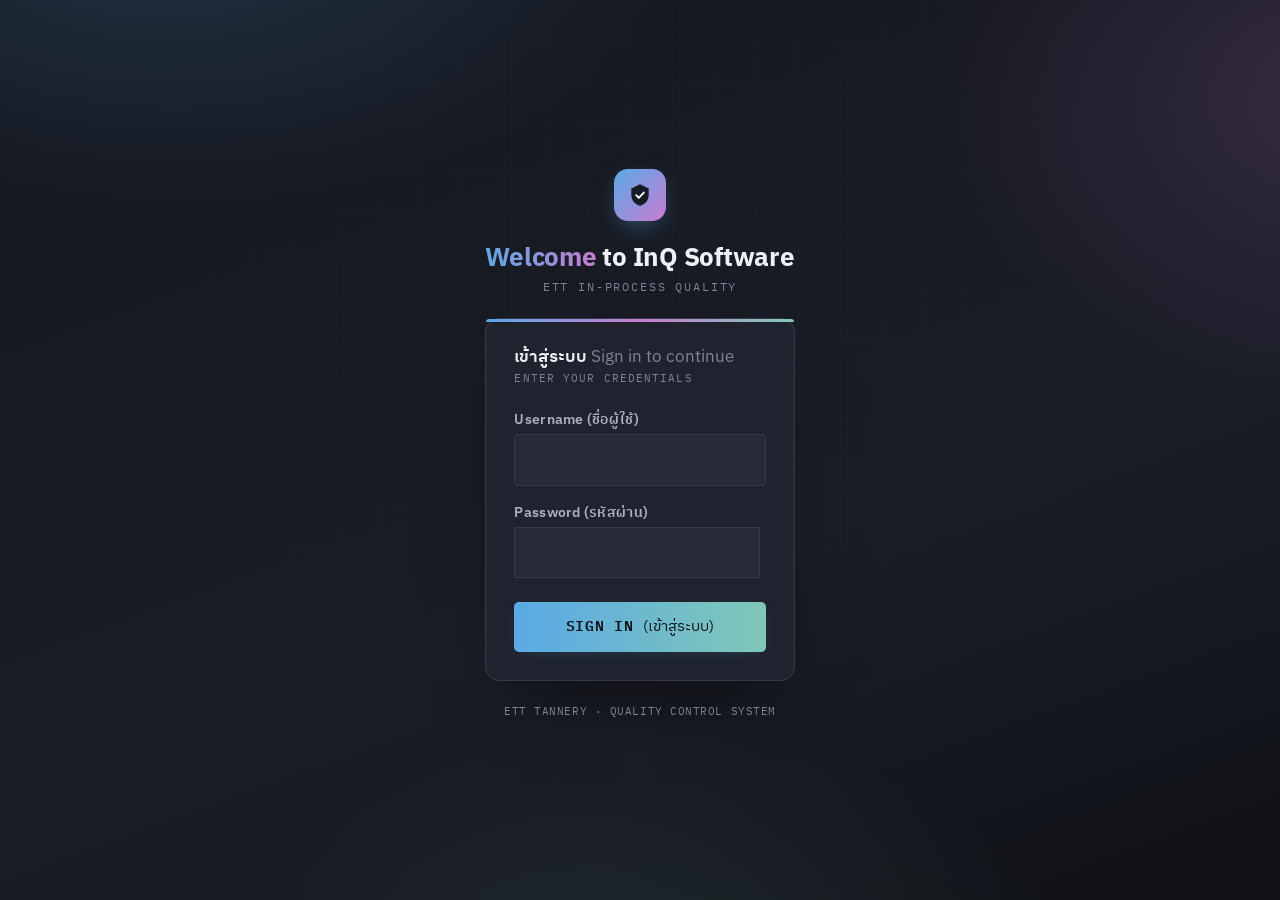
==== commit 840fb598: "Add files via upload" ====
--- a/index.html
+++ b/index.html
@@ -88,7 +88,7 @@
       var md = results[0], ins = results[1];
       var M, names;
       if (md.ok) {
-        M = { ART: md.art, WB: md.wb, COL: md.col, RJ: md.rj, GRP: md.grp, FIN: md.fin };
+        M = { ART: md.art, WB: md.wb, COL: md.col, RJ: md.rj, MAT: md.mat || [], GRP: md.grp, FIN: md.fin };
         try { localStorage.setItem(MD_CACHE_KEY, JSON.stringify(M)); } catch (e) {}
       } else {
         try { M = JSON.parse(localStorage.getItem(MD_CACHE_KEY) || "null"); } catch (e) { M = null; }
--- a/app.css
+++ b/app.css
@@ -38,14 +38,24 @@
   --shadow:0 1px 2px rgba(0,0,0,.4), 0 8px 20px -14px rgba(0,0,0,.8);
 }
 *{box-sizing:border-box}
-body{background:var(--bg);color:var(--ink);font-family:var(--sans);font-size:15.5px;line-height:1.5;-webkit-font-smoothing:antialiased}
+body{
+  background:
+    radial-gradient(1100px 480px at 8% -12%, color-mix(in srgb, var(--accent) 7%, transparent), transparent 60%),
+    radial-gradient(900px 460px at 100% 0%, color-mix(in srgb, var(--tan) 6%, transparent), transparent 55%),
+    var(--bg);
+  background-attachment:fixed;
+  color:var(--ink);font-family:var(--sans);font-size:15.5px;line-height:1.5;-webkit-font-smoothing:antialiased}
 h1,h2,h3{margin:0;font-weight:600;text-wrap:balance}
 button,input,select,textarea{font:inherit;color:inherit}
 :focus-visible{outline:2px solid var(--accent);outline-offset:1px}
-
-.top{background:var(--surface);border-bottom:1px solid var(--line)}
+.card,.kpi,.chart-card{transition:box-shadow .16s ease, transform .16s ease}
+
+.top{background:var(--surface);border-bottom:1px solid var(--line);position:relative}
+.top::after{content:"";position:absolute;left:0;right:0;bottom:-1px;height:2px;
+  background:linear-gradient(90deg,var(--accent),var(--tan) 45%,var(--accent-2) 85%);opacity:.75}
 .top-in{max-width:1400px;margin:0 auto;padding:14px 20px;display:flex;gap:16px;align-items:flex-start;flex-wrap:wrap}
 .brand h1{font-size:19px;letter-spacing:-.01em}
+.brand h1 .hl{background:linear-gradient(90deg,var(--accent),var(--tan) 120%);-webkit-background-clip:text;background-clip:text;-webkit-text-fill-color:transparent;color:var(--accent)}
 .brand h1 .th{font-family:var(--thai);font-weight:400;color:var(--ink-2);font-size:17px}
 .brand p{margin:3px 0 0;font-family:var(--mono);font-size:12.5px;letter-spacing:.1em;text-transform:uppercase;color:var(--ink-3)}
 .top-right{margin-left:auto;display:flex;gap:8px;align-items:center;flex-wrap:wrap}
@@ -66,7 +76,7 @@
 
 .wrap{max-width:1400px;margin:0 auto;padding:20px;padding-block:20px 96px;display:grid;grid-template-columns:minmax(0,1fr) 330px;gap:20px;align-items:start}
 @media (max-width:1080px){.wrap{grid-template-columns:1fr}}
-.card{background:var(--surface);border:1px solid var(--line);border-radius:6px;box-shadow:var(--shadow)}
+.card{background:var(--surface);border:1px solid var(--line);border-radius:8px;box-shadow:var(--shadow)}
 .card+.card{margin-top:16px}
 .card-hd{display:flex;align-items:baseline;gap:10px;padding:13px 18px;border-bottom:1px solid var(--line);flex-wrap:wrap}
 .card-hd h2{font-size:16.5px}
@@ -127,7 +137,7 @@
 td.act .sep{color:var(--ink-3);padding:0 3px}
 .unit{font-family:var(--mono);font-size:13px;color:var(--ink-3)}
 
-.badge{display:inline-block;min-width:60px;text-align:center;font-family:var(--mono);font-size:12.5px;font-weight:600;letter-spacing:.07em;padding:4px 9px;border-radius:3px;background:var(--surface-2);color:var(--ink-3);border:1px solid var(--line)}
+.badge{display:inline-block;min-width:60px;text-align:center;font-family:var(--mono);font-size:12.5px;font-weight:600;letter-spacing:.07em;padding:4px 9px;border-radius:999px;background:var(--surface-2);color:var(--ink-3);border:1px solid var(--line)}
 .badge.pass{background:var(--pass-bg);color:var(--pass);border-color:transparent}
 .badge.near{background:var(--near-bg);color:var(--near);border-color:transparent}
 .badge.fail{background:var(--fail-bg);color:var(--fail);border-color:transparent}
@@ -175,8 +185,8 @@
 .btn{font-family:var(--mono);font-size:14px;font-weight:600;letter-spacing:.05em;text-transform:uppercase;padding:11px 18px;min-height:42px;border-radius:5px;border:1px solid var(--line-2);background:var(--surface);color:var(--ink);cursor:pointer;transition:background .12s,border-color .12s}
 .btn:hover{background:var(--surface-2)}
 .btn .th{font-family:var(--thai);text-transform:none;letter-spacing:0;font-weight:400}
-.btn.primary{background:var(--accent);border-color:var(--accent);color:var(--on-accent)}
-.btn.primary:hover{background:var(--accent-2);border-color:var(--accent-2)}
+.btn.primary{background:linear-gradient(135deg,var(--accent),var(--accent-2));border-color:var(--accent);color:var(--on-accent);box-shadow:0 4px 14px -6px color-mix(in srgb, var(--accent) 55%, transparent)}
+.btn.primary:hover{filter:brightness(1.06);border-color:var(--accent-2)}
 .btn.quick{background:var(--pass-bg);border-color:var(--pass);color:var(--pass)}
 .btn.quick:hover{background:var(--pass);color:var(--surface)}
 .btn:disabled{opacity:.5;cursor:not-allowed}
